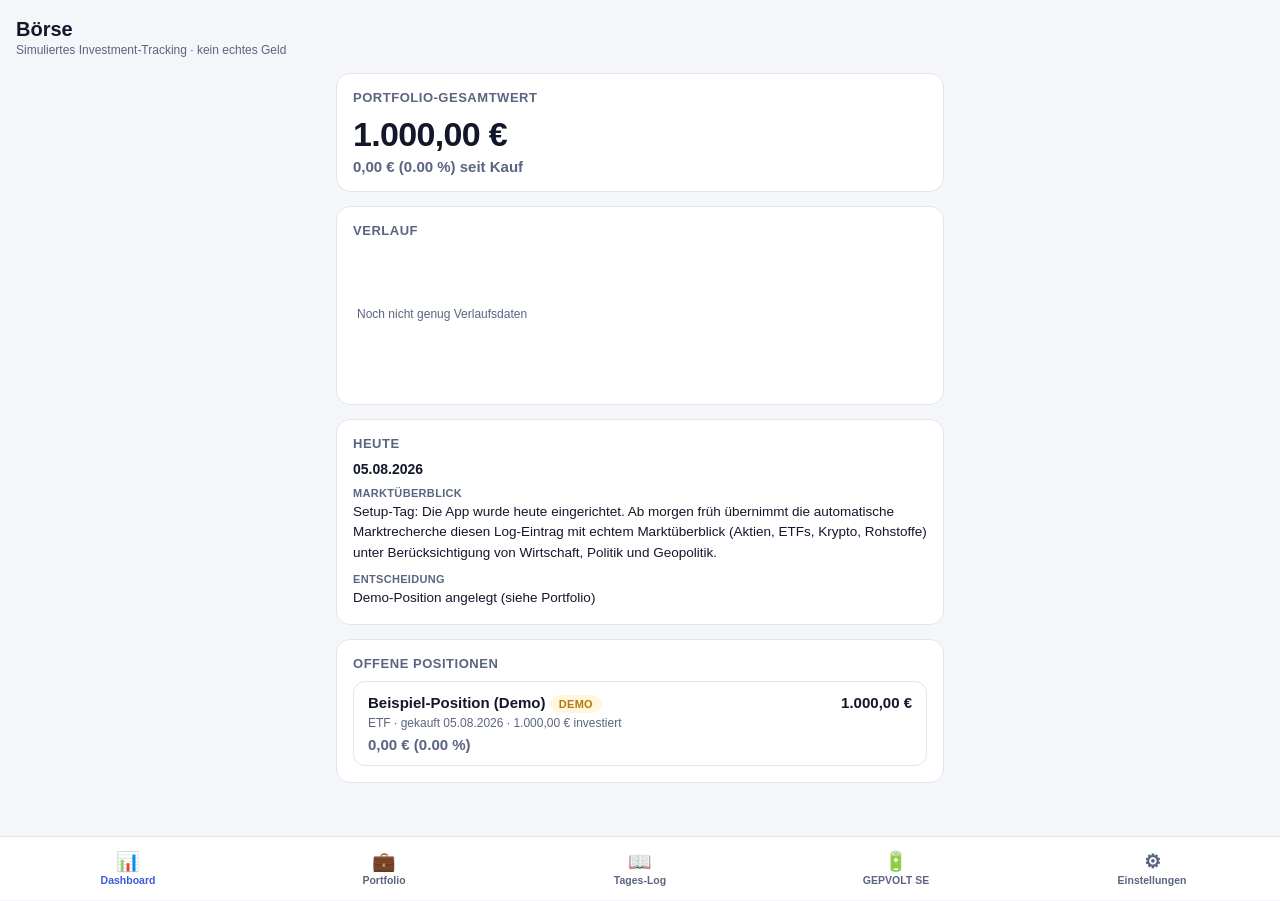
==== index.html @ 09e4b0ad "Initial commit: Börse - simuliertes Investment-Tracking (PWA) Dashboard, Portfolio, Tages-Log, GEPVO" ====
<!DOCTYPE html>
<html lang="de">
<head>
<meta charset="UTF-8">
<meta name="viewport" content="width=device-width, initial-scale=1, viewport-fit=cover">
<title>Börse – Dashboard</title>
<link rel="manifest" href="manifest.json">
<meta name="theme-color" content="#0f1420">
<link rel="apple-touch-icon" href="icons/icon-192.png">
<link rel="stylesheet" href="css/style.css">
</head>
<body>
<header class="topbar">
  <div>
    <h1>Börse</h1>
    <div class="subtitle">Simuliertes Investment-Tracking · kein echtes Geld</div>
  </div>
</header>
<main>
  <div class="card">
    <h2>Portfolio-Gesamtwert</h2>
    <div class="big-number" id="totalValue">–</div>
    <div class="delta" id="totalDelta"></div>
  </div>

  <div class="card">
    <h2>Verlauf</h2>
    <canvas id="chart"></canvas>
  </div>

  <div class="card">
    <h2>Heute</h2>
    <div id="todaySummary" class="empty-state">Lädt …</div>
  </div>

  <div class="card">
    <h2>Offene Positionen</h2>
    <div id="openPositions" class="pos-list"></div>
  </div>
</main>
<script src="js/common.js"></script>
<script>
(async function () {
  try {
    const [positions, log, settings] = await Promise.all([
      loadJSON(DATA_PATHS.portfolio),
      loadJSON(DATA_PATHS.log),
      loadJSON(DATA_PATHS.settings),
    ]);

    const totals = computePortfolioTotals(positions);
    document.getElementById("totalValue").textContent = fmtEur(totals.currentValue);
    const deltaEl = document.getElementById("totalDelta");
    deltaEl.textContent = `${fmtEur(totals.profitLoss)} (${fmtPct(totals.profitLossPct)}) seit Kauf`;
    deltaEl.className = "delta " + deltaClass(totals.profitLoss);

    // Verlauf: Tagesendwert je Log-Eintrag, approximiert aus kumuliertem investierten Betrag der Tage bis dahin.
    // Sobald echte Tageswerte im Log vorliegen (z.B. log[i].portfolioValueEnd), werden diese bevorzugt.
    const sortedLog = [...log].sort((a, b) => a.date.localeCompare(b.date));
    const chartValues = sortedLog.map(entry =>
      typeof entry.portfolioValueEnd === "number" ? entry.portfolioValueEnd : totals.currentValue
    );
    drawLineChart(document.getElementById("chart"), chartValues.length ? chartValues : [totals.currentValue, totals.currentValue]);

    const todayIso = new Date().toISOString().slice(0, 10);
    const todayEntry = log.find(e => e.date === todayIso) || sortedLog[sortedLog.length - 1];
    const todayEl = document.getElementById("todaySummary");
    if (todayEntry) {
      todayEl.className = "";
      todayEl.innerHTML = `
        <div class="log-entry" style="margin:0;padding:0;border:none;background:none;">
          <div class="date">${fmtDate(todayEntry.date)}</div>
          <div class="section-label">Marktüberblick</div>
          <p>${todayEntry.marketOverview}</p>
          <div class="section-label">Entscheidung</div>
          <p>${todayEntry.decision}</p>
        </div>`;
    } else {
      todayEl.textContent = "Noch kein Eintrag für heute. Die automatische Morgen-Recherche legt ihn an.";
    }

    const openEl = document.getElementById("openPositions");
    if (totals.open.length === 0) {
      openEl.innerHTML = '<div class="empty-state">Keine offenen Positionen.</div>';
    } else {
      openEl.innerHTML = totals.open.map(p => {
        const pl = p.profitLoss ?? 0;
        const isDemo = p.ticker === "DEMO";
        return `
        <div class="pos-item">
          <div class="row1">
            <span class="name">${p.asset} ${isDemo ? '<span class="pill demo">Demo</span>' : ""}</span>
            <span class="amount">${fmtEur(p.currentValue ?? p.amount)}</span>
          </div>
          <div class="meta">${p.assetClass} · gekauft ${fmtDate(p.date)} · ${fmtEur(p.amount)} investiert</div>
          <div class="delta ${deltaClass(pl)}" style="margin-top:6px;">${fmtEur(pl)} (${fmtPct(p.profitLossPct ?? 0)})</div>
        </div>`;
      }).join("");
    }
  } catch (e) {
    document.querySelector("main").innerHTML = `<div class="card"><div class="empty-state">Fehler beim Laden der Daten: ${e.message}</div></div>`;
  }
})();
renderBottomNav("dashboard");
registerServiceWorker();
</script>
</body>
</html>
---- css/style.css ----
:root {
  --bg: #0f1420;
  --bg-elevated: #161d2e;
  --bg-card: #1b2436;
  --border: #2a3550;
  --text: #eef1f8;
  --text-dim: #9aa4bd;
  --accent: #6c8dff;
  --accent-dim: #3d4d8a;
  --green: #34d399;
  --red: #f87171;
  --amber: #fbbf24;
  --radius: 14px;
  --nav-height: 64px;
}

@media (prefers-color-scheme: light) {
  :root {
    --bg: #f5f6fa;
    --bg-elevated: #ffffff;
    --bg-card: #ffffff;
    --border: #e1e5ef;
    --text: #12172a;
    --text-dim: #5b6480;
    --accent: #3b5bdb;
    --accent-dim: #dbe3ff;
    --green: #0f9d63;
    --red: #d9384b;
    --amber: #b5790a;
  }
}

* { box-sizing: border-box; }

html, body {
  margin: 0;
  padding: 0;
  background: var(--bg);
  color: var(--text);
  font-family: -apple-system, BlinkMacSystemFont, "Segoe UI", Roboto, Helvetica, Arial, sans-serif;
  -webkit-tap-highlight-color: transparent;
}

body {
  padding-bottom: calc(var(--nav-height) + 16px);
  min-height: 100vh;
}

header.topbar {
  position: sticky;
  top: 0;
  z-index: 10;
  background: var(--bg);
  padding: 18px 16px 8px;
  display: flex;
  align-items: center;
  justify-content: space-between;
}

header.topbar h1 {
  font-size: 20px;
  margin: 0;
  font-weight: 700;
}

header.topbar .subtitle {
  font-size: 12px;
  color: var(--text-dim);
  margin-top: 2px;
}

main {
  padding: 8px 16px 24px;
  max-width: 640px;
  margin: 0 auto;
}

.card {
  background: var(--bg-card);
  border: 1px solid var(--border);
  border-radius: var(--radius);
  padding: 16px;
  margin-bottom: 14px;
}

.card h2 {
  font-size: 13px;
  text-transform: uppercase;
  letter-spacing: 0.04em;
  color: var(--text-dim);
  margin: 0 0 10px;
  font-weight: 600;
}

.big-number {
  font-size: 34px;
  font-weight: 800;
  letter-spacing: -0.02em;
}

.delta {
  font-size: 15px;
  font-weight: 600;
  margin-top: 4px;
}

.delta.positive { color: var(--green); }
.delta.negative { color: var(--red); }
.delta.neutral { color: var(--text-dim); }

.pill {
  display: inline-block;
  font-size: 11px;
  font-weight: 700;
  padding: 3px 9px;
  border-radius: 999px;
  text-transform: uppercase;
  letter-spacing: 0.03em;
}
.pill.open { background: rgba(108,141,255,0.15); color: var(--accent); }
.pill.closed { background: rgba(154,164,189,0.15); color: var(--text-dim); }
.pill.gain { background: rgba(52,211,153,0.15); color: var(--green); }
.pill.loss { background: rgba(248,113,113,0.15); color: var(--red); }
.pill.demo { background: rgba(251,191,36,0.15); color: var(--amber); }
.pill.info { background: rgba(108,141,255,0.15); color: var(--accent); }

table { width: 100%; border-collapse: collapse; }
th, td { text-align: left; padding: 10px 6px; font-size: 13.5px; border-bottom: 1px solid var(--border); vertical-align: top; }
th { color: var(--text-dim); font-weight: 600; font-size: 11.5px; text-transform: uppercase; letter-spacing: 0.03em; }
tr:last-child td { border-bottom: none; }

.pos-list { display: flex; flex-direction: column; gap: 10px; }
.pos-item {
  background: var(--bg-elevated);
  border: 1px solid var(--border);
  border-radius: 12px;
  padding: 12px 14px;
}
.pos-item .row1 { display: flex; justify-content: space-between; align-items: baseline; gap: 8px; }
.pos-item .name { font-weight: 700; font-size: 15px; }
.pos-item .amount { font-weight: 700; font-size: 15px; }
.pos-item .meta { font-size: 12px; color: var(--text-dim); margin-top: 3px; }
.pos-item .reasoning { font-size: 13px; margin-top: 8px; line-height: 1.4; }

.log-entry {
  background: var(--bg-elevated);
  border: 1px solid var(--border);
  border-radius: 12px;
  padding: 14px;
  margin-bottom: 12px;
}
.log-entry .date { font-weight: 700; font-size: 14px; margin-bottom: 6px; }
.log-entry .section-label { font-size: 11px; text-transform: uppercase; letter-spacing: 0.03em; color: var(--text-dim); margin-top: 10px; margin-bottom: 3px; font-weight: 700; }
.log-entry p { margin: 0; font-size: 13.5px; line-height: 1.5; }

input[type="search"], select, input[type="number"], textarea {
  width: 100%;
  background: var(--bg-elevated);
  border: 1px solid var(--border);
  color: var(--text);
  padding: 10px 12px;
  border-radius: 10px;
  font-size: 14px;
  font-family: inherit;
}
textarea { resize: vertical; min-height: 70px; }

label { display: block; font-size: 12.5px; color: var(--text-dim); margin: 14px 0 6px; font-weight: 600; }

.field-group { margin-bottom: 4px; }

.checkbox-row { display: flex; align-items: center; gap: 8px; margin: 8px 0; }
.checkbox-row input { width: auto; }

.tag-row { display: flex; flex-wrap: wrap; gap: 6px; margin-top: 6px; }
.tag {
  font-size: 12.5px;
  padding: 6px 11px;
  border-radius: 999px;
  border: 1px solid var(--border);
  background: var(--bg-elevated);
  cursor: pointer;
  user-select: none;
}
.tag.active { background: var(--accent); border-color: var(--accent); color: white; }

button.primary {
  background: var(--accent);
  color: white;
  border: none;
  padding: 12px 18px;
  border-radius: 10px;
  font-size: 14.5px;
  font-weight: 700;
  cursor: pointer;
  width: 100%;
  margin-top: 18px;
}
button.primary:active { opacity: 0.85; }

.save-toast {
  position: fixed;
  bottom: calc(var(--nav-height) + 16px);
  left: 50%;
  transform: translateX(-50%) translateY(20px);
  background: var(--green);
  color: #06281c;
  padding: 10px 18px;
  border-radius: 999px;
  font-weight: 700;
  font-size: 13.5px;
  opacity: 0;
  transition: opacity 0.25s, transform 0.25s;
  pointer-events: none;
}
.save-toast.show { opacity: 1; transform: translateX(-50%) translateY(0); }

.empty-state {
  text-align: center;
  color: var(--text-dim);
  padding: 30px 10px;
  font-size: 13.5px;
}

nav.bottom-nav {
  position: fixed;
  bottom: 0;
  left: 0;
  right: 0;
  height: var(--nav-height);
  background: var(--bg-elevated);
  border-top: 1px solid var(--border);
  display: flex;
  z-index: 20;
  padding-bottom: env(safe-area-inset-bottom);
}
nav.bottom-nav a {
  flex: 1;
  display: flex;
  flex-direction: column;
  align-items: center;
  justify-content: center;
  gap: 3px;
  text-decoration: none;
  color: var(--text-dim);
  font-size: 10.5px;
  font-weight: 600;
}
nav.bottom-nav a .icon { font-size: 19px; line-height: 1; }
nav.bottom-nav a.active { color: var(--accent); }

.disclaimer-banner {
  background: rgba(251,191,36,0.1);
  border: 1px solid rgba(251,191,36,0.35);
  color: var(--amber);
  border-radius: 10px;
  padding: 10px 12px;
  font-size: 12px;
  line-height: 1.4;
  margin-bottom: 14px;
}

canvas#chart { width: 100%; height: 140px; display: block; }

a.source-link { color: var(--accent); font-size: 12.5px; }
.source-list { display: flex; flex-direction: column; gap: 4px; margin-top: 4px; }
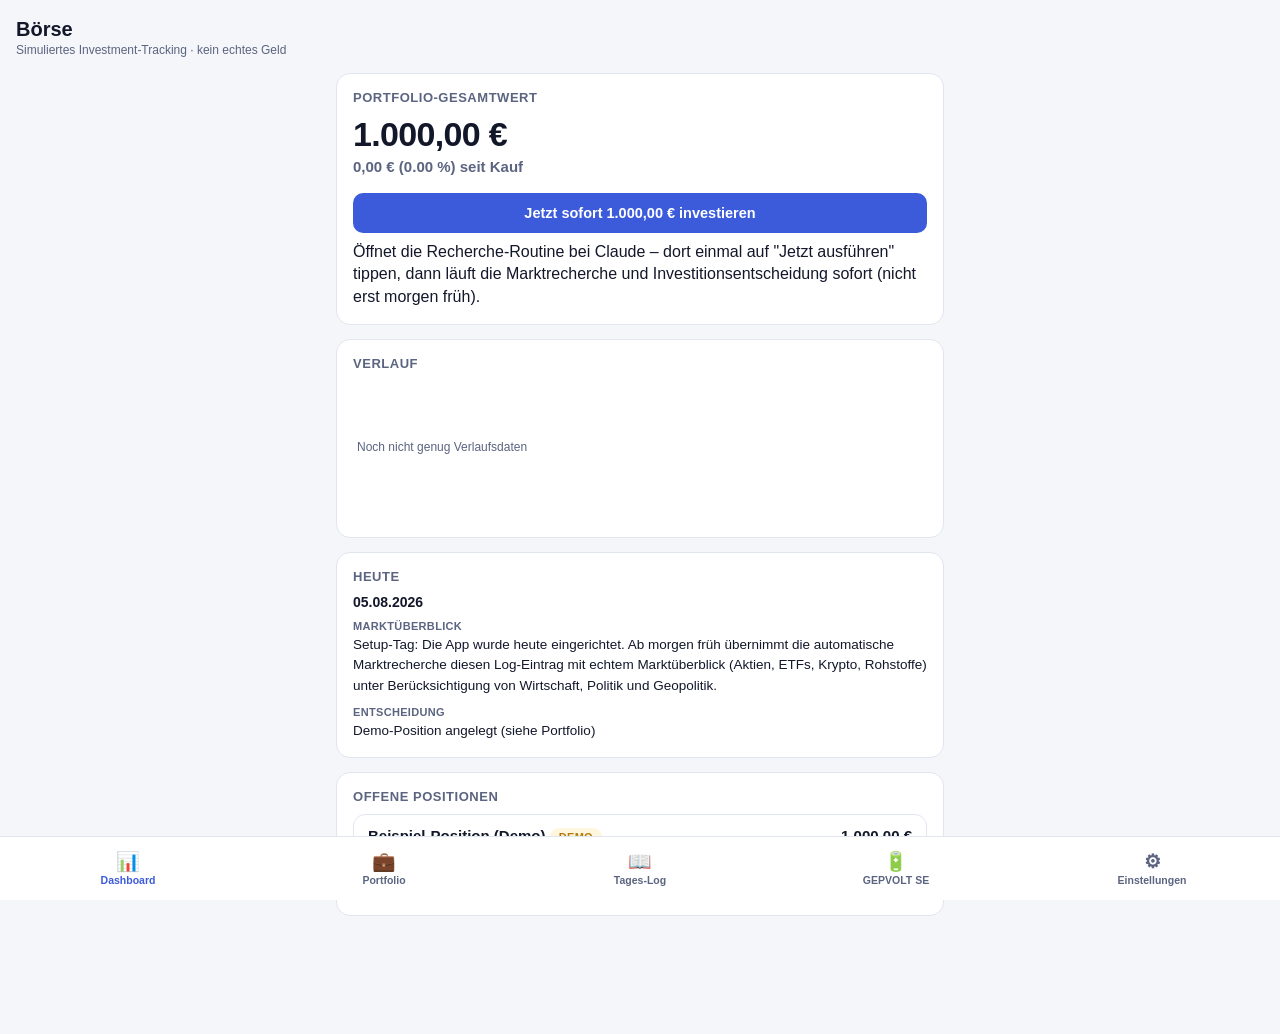
==== commit 54aaaa8e: "Add "Jetzt sofort investieren" button, fix service worker caching Button opens the daily research ro" ====
--- a/index.html
+++ b/index.html
@@ -21,6 +21,8 @@
     <h2>Portfolio-Gesamtwert</h2>
     <div class="big-number" id="totalValue">–</div>
     <div class="delta" id="totalDelta"></div>
+    <button class="primary" id="investNowBtn">Jetzt sofort investieren</button>
+    <div class="meta" style="margin-top:8px; line-height:1.4;">Öffnet die Recherche-Routine bei Claude – dort einmal auf "Jetzt ausführen" tippen, dann läuft die Markt­recherche und Investitions­entscheidung sofort (nicht erst morgen früh).</div>
   </div>
 
   <div class="card">
@@ -47,6 +49,13 @@
       loadJSON(DATA_PATHS.log),
       loadJSON(DATA_PATHS.settings),
     ]);
+
+    const investBtn = document.getElementById("investNowBtn");
+    investBtn.textContent = `Jetzt sofort ${fmtEur(settings.dailyBudgetEur ?? 1000)} investieren`;
+    investBtn.addEventListener("click", () => {
+      window.open("https://claude.ai/code/routines/trig_019CkNsBVzDxi8jV7A5JauFx", "_blank", "noopener");
+      showToast('Routine geöffnet – dort „Jetzt ausführen“ tippen');
+    });
 
     const totals = computePortfolioTotals(positions);
     document.getElementById("totalValue").textContent = fmtEur(totals.currentValue);
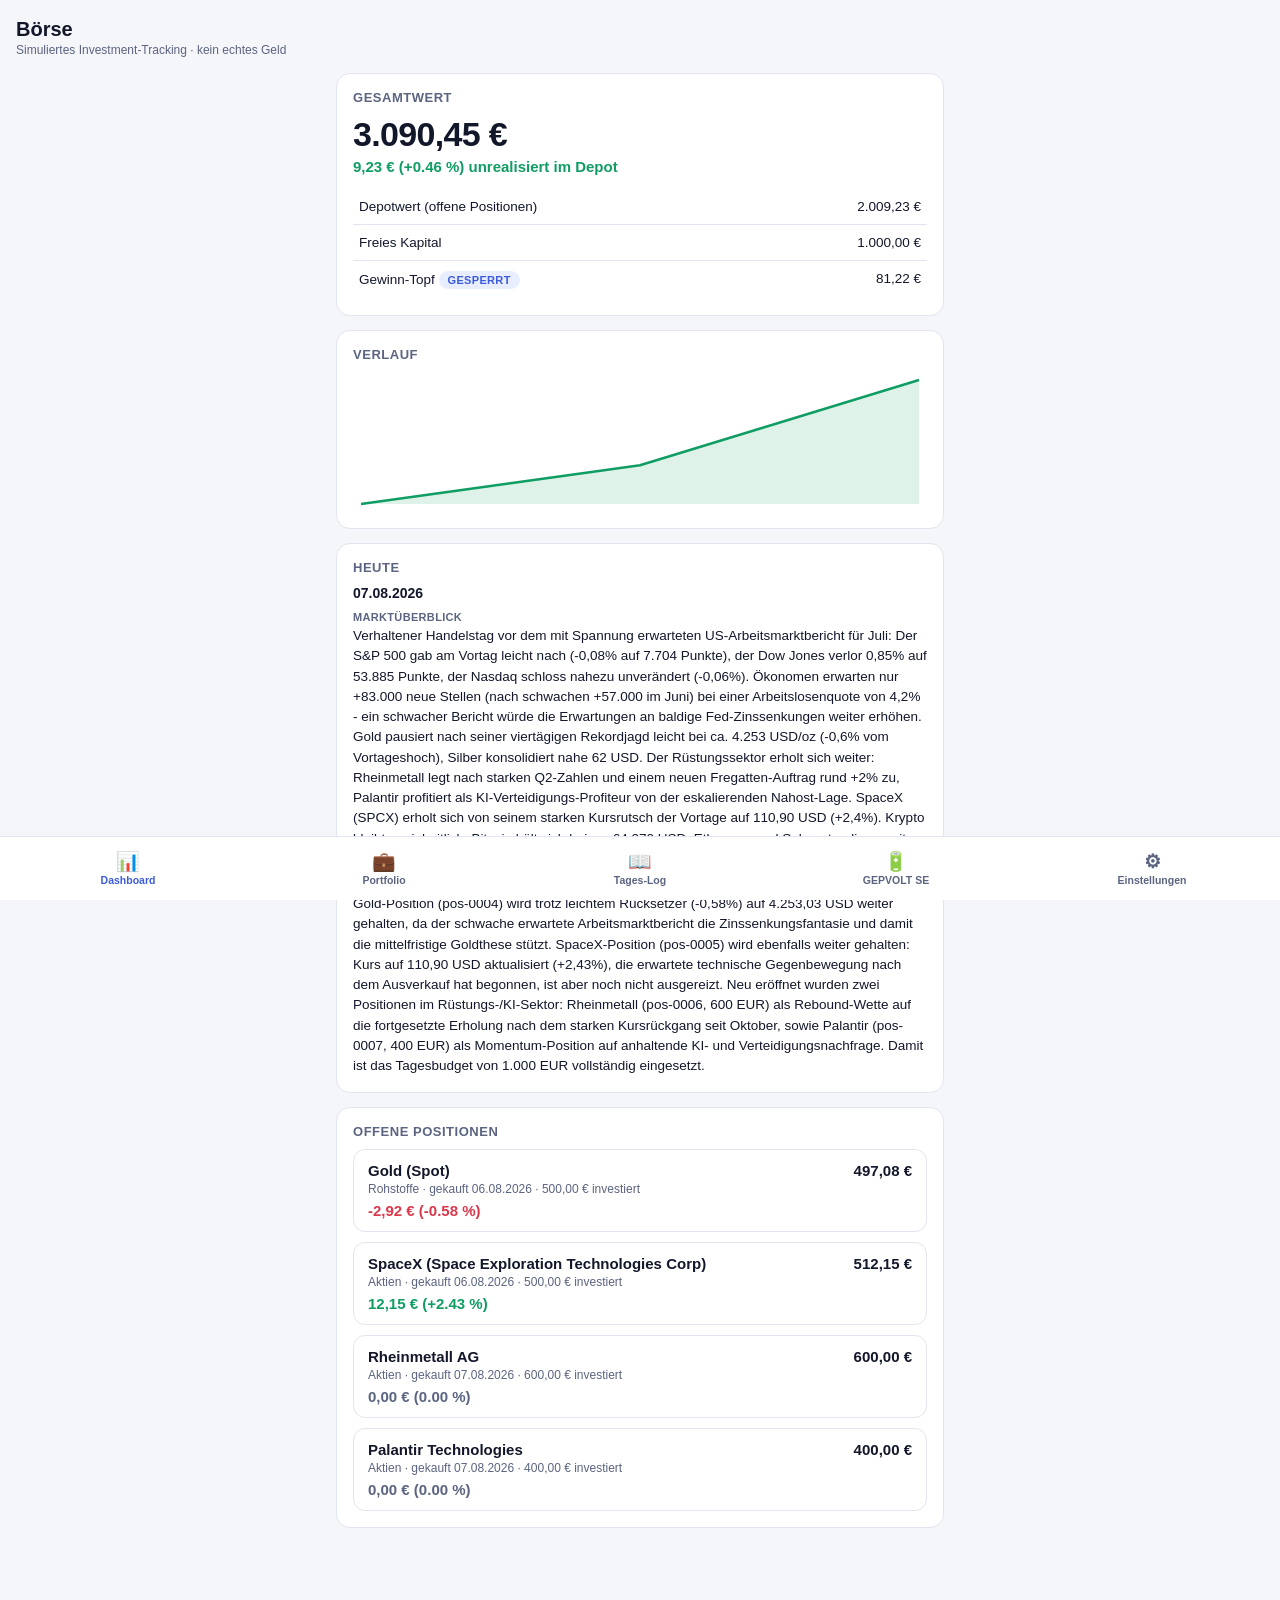
==== commit 7dd5f326: "Add capital account rules, drop manual invest button Introduces data/capital.json tracking only the " ====
--- a/index.html
+++ b/index.html
@@ -18,11 +18,14 @@
 </header>
 <main>
   <div class="card">
-    <h2>Portfolio-Gesamtwert</h2>
+    <h2>Gesamtwert</h2>
     <div class="big-number" id="totalValue">–</div>
     <div class="delta" id="totalDelta"></div>
-    <button class="primary" id="investNowBtn">Jetzt sofort investieren</button>
-    <div class="meta" style="margin-top:8px; line-height:1.4;">Öffnet die Recherche-Routine bei Claude – dort einmal auf "Jetzt ausführen" tippen, dann läuft die Markt­recherche und Investitions­entscheidung sofort (nicht erst morgen früh).</div>
+    <table style="margin-top:14px;">
+      <tr><td>Depotwert (offene Positionen)</td><td style="text-align:right;" id="capDepot">–</td></tr>
+      <tr><td>Freies Kapital</td><td style="text-align:right;" id="capFree">–</td></tr>
+      <tr><td>Gewinn-Topf <span class="pill info">gesperrt</span></td><td style="text-align:right;" id="capProfit">–</td></tr>
+    </table>
   </div>
 
   <div class="card">
@@ -44,36 +47,32 @@
 <script>
 (async function () {
   try {
-    const [positions, log, settings] = await Promise.all([
+    const [positions, log, capital] = await Promise.all([
       loadJSON(DATA_PATHS.portfolio),
       loadJSON(DATA_PATHS.log),
-      loadJSON(DATA_PATHS.settings),
+      loadJSON(DATA_PATHS.capital),
     ]);
 
-    const investBtn = document.getElementById("investNowBtn");
-    investBtn.textContent = `Jetzt sofort ${fmtEur(settings.dailyBudgetEur ?? 1000)} investieren`;
-    investBtn.addEventListener("click", () => {
-      window.open("https://claude.ai/code/routines/trig_019CkNsBVzDxi8jV7A5JauFx", "_blank", "noopener");
-      showToast('Routine geöffnet – dort „Jetzt ausführen“ tippen');
-    });
+    const totals = computePortfolioTotals(positions);
+    const cap = computeCapital(positions, capital);
 
-    const totals = computePortfolioTotals(positions);
-    document.getElementById("totalValue").textContent = fmtEur(totals.currentValue);
+    document.getElementById("totalValue").textContent = fmtEur(cap.total);
+    document.getElementById("capDepot").textContent = fmtEur(cap.depot);
+    document.getElementById("capFree").textContent = fmtEur(cap.freeCash);
+    document.getElementById("capProfit").textContent = fmtEur(cap.profitPot);
+
     const deltaEl = document.getElementById("totalDelta");
-    deltaEl.textContent = `${fmtEur(totals.profitLoss)} (${fmtPct(totals.profitLossPct)}) seit Kauf`;
+    deltaEl.textContent = `${fmtEur(totals.profitLoss)} (${fmtPct(totals.profitLossPct)}) unrealisiert im Depot`;
     deltaEl.className = "delta " + deltaClass(totals.profitLoss);
 
-    // Verlauf: Tagesendwert je Log-Eintrag, approximiert aus kumuliertem investierten Betrag der Tage bis dahin.
-    // Sobald echte Tageswerte im Log vorliegen (z.B. log[i].portfolioValueEnd), werden diese bevorzugt.
     const sortedLog = [...log].sort((a, b) => a.date.localeCompare(b.date));
-    const chartValues = sortedLog.map(entry =>
-      typeof entry.portfolioValueEnd === "number" ? entry.portfolioValueEnd : totals.currentValue
-    );
-    drawLineChart(document.getElementById("chart"), chartValues.length ? chartValues : [totals.currentValue, totals.currentValue]);
+    drawLineChart(document.getElementById("chart"), buildChartSeries(log, cap.total));
 
     const todayIso = new Date().toISOString().slice(0, 10);
     const todayEntry = log.find(e => e.date === todayIso) || sortedLog[sortedLog.length - 1];
     const todayEl = document.getElementById("todaySummary");
+    const updates = todayEntry && Array.isArray(todayEntry.updates) ? todayEntry.updates : [];
+    const lastUpdate = updates.length ? updates[updates.length - 1] : null;
     if (todayEntry) {
       todayEl.className = "";
       todayEl.innerHTML = `
@@ -83,9 +82,10 @@
           <p>${todayEntry.marketOverview}</p>
           <div class="section-label">Entscheidung</div>
           <p>${todayEntry.decision}</p>
+          ${lastUpdate ? `<div class="meta" style="margin-top:10px;">Letzte Prüfung ${lastUpdate.time} Uhr · ${lastUpdate.note}</div>` : ""}
         </div>`;
     } else {
-      todayEl.textContent = "Noch kein Eintrag für heute. Die automatische Morgen-Recherche legt ihn an.";
+      todayEl.textContent = "Noch kein Eintrag für heute. Die stündliche Marktprüfung legt ihn an.";
     }
 
     const openEl = document.getElementById("openPositions");
